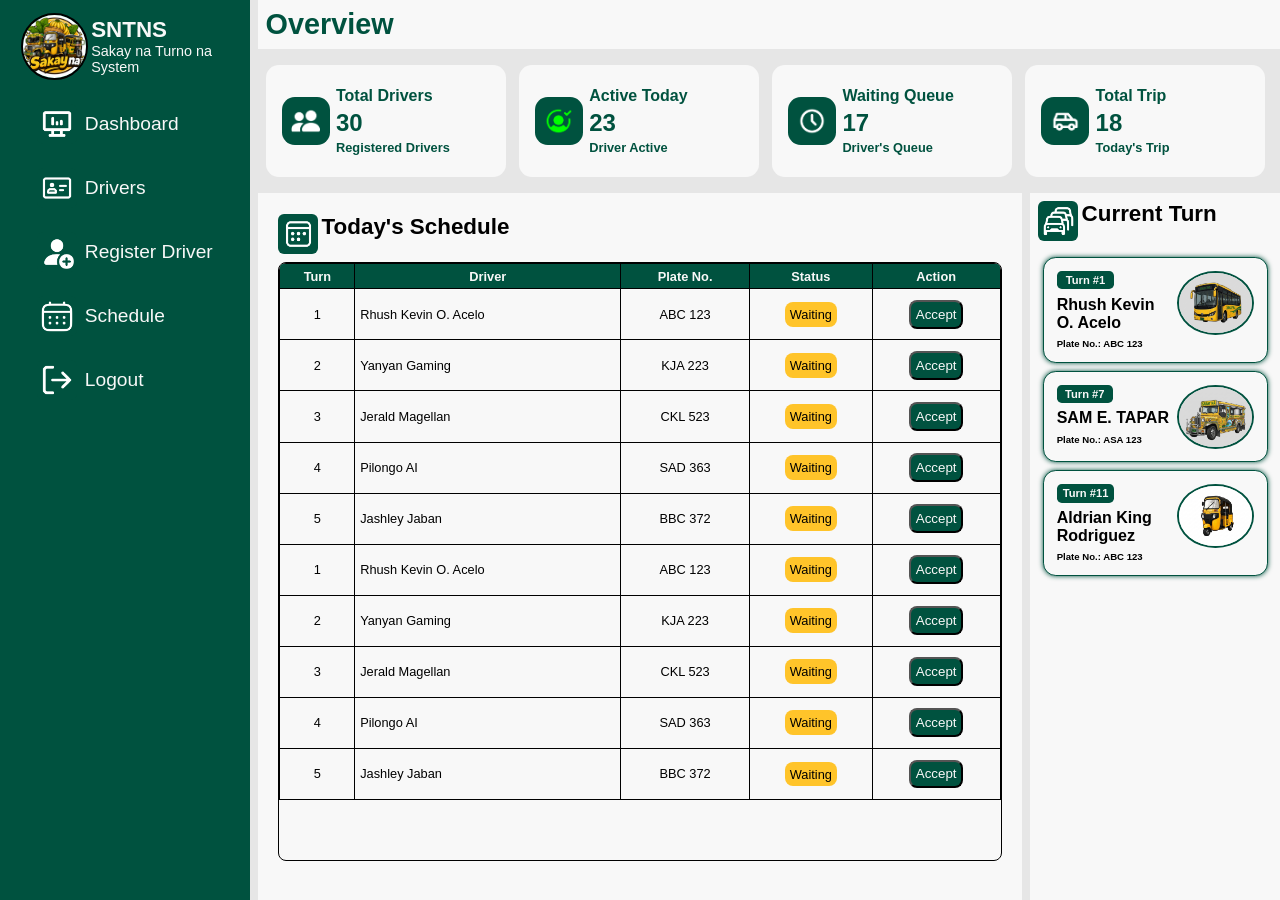
==== Dashboard/dashboard.html @ 92b2af53 "Responsive update mobile and laptop view" ====
<!DOCTYPE html>
<html lang="en">
<head>
    <meta charset="UTF-8">
    <meta name="viewport" content="width=device-width, initial-scale=1.0">
    <title>SNTNS Dashboard</title>
    <link rel="stylesheet" href="dashboard.css">
</head>
<body>
    <main>
        <section class="sidebar">
            <div class="sidebar-header">
                <img src="../Assets/Sakayna.jpeg" alt="logo" class="SNTNS-logo">
                <div class="sidebar-header-text">
                    <h1>SNTNS</h1>
                    <h3>Sakay na Turno na System</h3>
                </div>
            </div>
            <div class="section-header">
                <div>
                    <img src="../Assets/dashboard_Icon.png" alt="dashboard icon" class="header-icons">
                    <span id="section-header-text">Dashboard</span>
                </div>

                <div class="menu-container">
                    <a href="#"><img src="../Assets/menu_Icon.png" alt="menu icon" class="header-icons"></a>
                </div>
            </div>
            <nav class="laptop-only">
                <ul>
                    <li><img src="../Assets/dashboard_Icon.png" alt="dashboard icon" class="header-icons"><a href="#" class="nav-link">Dashboard</a></li>
                    <li><img src="../Assets/license_logo.png" alt="drivers icon" class="header-icons"><a href="#" class="nav-link">Drivers</a></li>
                    <li><img src="../Assets/add_driver.png" alt="register icon" class="header-icons"><a href="/Registration/registration.html" class="nav-link">Register Driver</a></li>
                    <li><img src="../Assets/Calendar_Nav.png" alt="schedule icon" class="header-icons"><a href="#" class="nav-link">Schedule</a></li>
                    <li><img src="../Assets/Log Out.png" alt="logout icon" class="header-icons"><a href="#" class="nav-link">Logout</a></li>
                </ul>
            </nav>
        </section>

        <section class="section-overview">
            <h1>Overview</h1>
        </section>

        <section class="board-summary">
            <div class="summary-container">
                <div class="content-holder">
                    <img src="../Assets/people_Icon.png" alt="driver logo">
                    <div class="data-text-container">
                        <h3 class="data-header">Total Drivers</h3>
                        <p class="summary-number">30</p>
                        <h4 class="data-footer">Registered Drivers</h4>
                    </div>
                </div>
                <div class="content-holder">
                    <img src="../Assets/Active_user.png" alt="Active User icon">
                    <div class="data-text-container">
                        <h3 class="data-header">Active Today</h3>
                        <p class="summary-number">23</p>
                        <h4 class="data-footer">Driver Active</h4>
                    </div>
                </div>
                <div class="content-holder">
                    <img src="../Assets/Clock.png" alt="Clock Icon">
                    <div class="data-text-container">
                        <h3 class="data-header">Waiting Queue</h3>
                        <p class="summary-number">17</p>
                        <h4 class="data-footer">Driver's Queue</h4>
                    </div>
                </div>
                <div class="content-holder">
                    <img src="../Assets/Car.png" alt="Trip Icon">
                    <div class="data-text-container">
                        <h3 class="data-header">Total Trip</h3>
                        <p class="summary-number">18</p>
                        <h4 class="data-footer">Today's Trip</h4>
                    </div>
                </div>
            </div>
        </section>

        <section class="table">
            <div class="table-container">
                <div class="schedule-header">
                    <img src="../Assets/Calendar.png" alt="Calendar icon" class="header-icons">
                    <h1>Today's Schedule</h1>
                </div>
                <div class="table-scroll">
                    <table>
                        <thead>
                            <tr>
                                <th>Turn</th>
                                <th>Driver</th>
                                <th>Plate No.</th>
                                <th>Status</th>
                                <th>Action</th>
                            </tr>
                        </thead>
                        <tbody>
                            <tr>
                                <td class="td-center">1</td>
                                <td>Rhush Kevin O. Acelo</td>
                                <td class="td-center">ABC 123</td>
                                <td class="td-center"><span class="status-column">Waiting</span></td>
                                <td class="td-center"><button class="action-btn">Accept</button></td>
                            </tr>
                            <tr>
                                <td class="td-center">2</td>
                                <td>Yanyan Gaming</td>
                                <td class="td-center">KJA 223</td>
                                <td class="td-center"><span class="status-column">Waiting</span></td>
                                <td class="td-center"><button class="action-btn">Accept</button></td>
                            </tr>
                            <tr>
                                <td class="td-center">3</td>
                                <td>Jerald Magellan</td>
                                <td class="td-center">CKL 523</td>
                                <td class="td-center"><span class="status-column">Waiting</span></td>
                                <td class="td-center"><button class="action-btn">Accept</button></td>
                            </tr>
                            <tr>
                                <td class="td-center">4</td>
                                <td>Pilongo AI</td>
                                <td class="td-center">SAD 363</td>
                                <td class="td-center"><span class="status-column">Waiting</span></td>
                                <td class="td-center"><button class="action-btn">Accept</button></td>
                            </tr>
                            <tr>
                                <td class="td-center">5</td>
                                <td>Jashley Jaban</td>
                                <td class="td-center">BBC 372</td>
                                <td class="td-center"><span class="status-column">Waiting</span></td>
                                <td class="td-center"><button class="action-btn">Accept</button></td>
                            </tr>
                            <tr>
                                <td class="td-center">1</td>
                                <td>Rhush Kevin O. Acelo</td>
                                <td class="td-center">ABC 123</td>
                                <td class="td-center"><span class="status-column">Waiting</span></td>
                                <td class="td-center"><button class="action-btn">Accept</button></td>
                            </tr>
                            <tr>
                                <td class="td-center">2</td>
                                <td>Yanyan Gaming</td>
                                <td class="td-center">KJA 223</td>
                                <td class="td-center"><span class="status-column">Waiting</span></td>
                                <td class="td-center"><button class="action-btn">Accept</button></td>
                            </tr>
                            <tr>
                                <td class="td-center">3</td>
                                <td>Jerald Magellan</td>
                                <td class="td-center">CKL 523</td>
                                <td class="td-center"><span class="status-column">Waiting</span></td>
                                <td class="td-center"><button class="action-btn">Accept</button></td>
                            </tr>
                            <tr>
                                <td class="td-center">4</td>
                                <td>Pilongo AI</td>
                                <td class="td-center">SAD 363</td>
                                <td class="td-center"><span class="status-column">Waiting</span></td>
                                <td class="td-center"><button class="action-btn">Accept</button></td>
                            </tr>
                            <tr>
                                <td class="td-center">5</td>
                                <td>Jashley Jaban</td>
                                <td class="td-center">BBC 372</td>
                                <td class="td-center"><span class="status-column">Waiting</span></td>
                                <td class="td-center"><button class="action-btn">Accept</button></td>
                            </tr>
                    </tbody>
                </table>
                </div>
            </div>
        </section>

        <section class="queue">
            <div class="schedule-header queue-header">
                <img src="../Assets/turn.png" alt="Turn icon" class="header-icons">
                    <h1>Current Turn</h1>
            </div>
            <div class="queue-container">
                <div class="turn-container">
                    <div class="turn-text-container">
                        <h3>Turn #1</h3>
                        <h4>Rhush Kevin O. Acelo</h4>
                        <h5>Plate No.: ABC 123</h5>
                    </div>
                    <img src="../Assets/bus_queue.png" alt="Bus Illustration" class="vehicle-logo">
                </div>

                <div class="turn-container">
                    <div class="turn-text-container">
                        <h3>Turn #7</h3>
                        <h4>SAM E. TAPAR</h4>
                        <h5>Plate No.: ASA 123</h5>
                    </div>
                    <img src="../Assets/jeep_queue.png" alt="Bus Illustration" class="vehicle-logo">
                </div>

                <div class="turn-container">
                    <div class="turn-text-container">
                        <h3>Turn #11</h3>
                        <h4>Aldrian King Rodriguez</h4>
                        <h5>Plate No.: ABC 123</h5>
                    </div>
                    <img src="../Assets/bao-bao_queue.png" alt="Bus Illustration" class="vehicle-logo">
                </div>
            </div>
        </section>
    </main>
    <footer class="footer-section">
        <div class="footer-content">
            <div class="footer-logo">
                <img src="../Assets/Sakayna.jpeg" alt="SNTNS Logo">
                <div class="sidebar-header-text">
                    <h1>SNTNS</h1>
                    <h3>Sakay na Turno na System</h3>
                </div>
            </div>

            <div class="developer-section">
                <h3>Developed by:</h3>
                <p>Rhush Kevin O. Acelo</p>
                <p>DevYan/YanyanUI</p>
            </div>

            <div class="Social-link">
                <h3>Github Links</h3>
                <a href="https://github.com/Rhush" target="_blank">Rhush Kevin O. Acelo</a>
                <a href="https://github.com/YanyanUI" target="_blank">YanyanUI</a>
            </div>

            <p class="reserved-rights">&copy; 2023 SNTNS. All rights reserved.</p>
        </div>
    </footer>
</body>
</html>
---- Dashboard/dashboard.css ----
*{
    box-sizing: border-box;
    margin: 0;
    padding: 0;
}
:root{
    --theme-color1: #00523F;
    --theme-color2: #FFC42A;
    --theme-color3: #f8f8f8;
}
main{
    display: grid;
    grid-template-rows: auto auto auto auto;
    grid-template-columns: 1fr 1fr;
    gap: 0;
    grid-template-areas: 'sidebar sidebar'
    'board-summary board-summary'
    'table table'
    'queue queue';
    background-color: #E6e6e6;
    gap: 0.5rem;
}
.laptop-only{
    display: none;
}
.sidebar{
    grid-area: sidebar;
    background-color: var(--theme-color1);
    padding: 0.8rem;
}
.sidebar-header{
    display: flex;
    flex-direction: row;
    justify-content: center;
    align-items: center;
    color: var(--theme-color3);
    font-family: Roboto, sans-serif;
}
.SNTNS-logo{
    width: 15%;
    height: auto;
    margin-left: 0.5rem;
    border-radius: 50%;
    border: 2px solid black;
}
.sidebar-header-text{
    display: flex;
    flex-direction: column;
    padding: 0.2rem;
}
.sidebar-header-text h1{
    font-size: 0.8em;
}
.sidebar-header-text h3{
    font-size: 0.5em;
}
.section-header{
    display: flex;
    flex-direction: row;
    justify-content: space-between;
    align-items: center;
    margin-top: 0.9rem;
    grid-area: section-header;  
}
#section-header-text{
    color: var(--theme-color3);
    font-size: 0.9em;
    display: inline-block;
    transform: translateY(-0.5rem);
}
.header-icons{
    width: 1.8rem;
    height: 1.8rem;
    background-color: var(--theme-color1);
    border-radius: 15%;
    padding: 0.2rem;
}

/*Board Summary Section*/
.summary-container{
    display: grid;
    grid-template-columns: 1fr 1fr;
    grid-template-areas: 'driver active-driver' 'clock trip';
    gap: 0.4rem;
}
.summary-container:nth-of-type(1){
    grid-area: 'driver';
}
.summary-container:nth-of-type(2){
    grid-area: 'active-driver';
}
.summary-container:nth-of-type(3){
    grid-area: 'clock';
}
.summary-container:nth-of-type(4){
    grid-area: 'trip';
}
.content-holder{
    width: 10.2rem;
    height: 4rem;
    border-radius: 0.8rem;
    background-color: var(--theme-color3);
    display: flex;
    flex-direction: row;
    justify-content: flex-start;
    align-items: center;
    padding: 0.5rem;
    gap: 0.4rem;
}
.content-holder img{
    width: 2.5rem;;
    height: 2.5rem;
    background-color: var(--theme-color1);
    padding: 0.2rem;
    border-radius: 0.4rem;
}
.data-text-container{
    display: flex;
    flex-direction: column;
    justify-content: flex-start;
    align-items: flex-start;
    font-family: Roboto, sans-serif;
}
.data-header{
    font-size: 0.7em;
}
.data-footer{
    font-size: 0.5em;
}
.summary-number{
    font-weight: bold;
}
.board-summary{
    grid-area: board-summary;
    padding: 0.5rem;
}

/*Schedule Section*/
.table{
    grid-area: table;
    background-color: var(--theme-color3);
    padding: 0.8rem;
}
.schedule-header{
    display: flex;
    flex-direction: row;
    gap: 0.2rem;
}
.schedule-header h1{
    font-family: Roboto, sans-serif;
    font-size: 1.4rem;
}
table{
    font-family: Roboto, sans-serif;
    font-size: 0.8rem;
    width: 100%;
    text-align: start;
    margin: auto;
    border-radius: 0.5rem;
    border: 1px solid black;
    border-collapse: collapse;
}
thead{
    position: sticky;
    top: 0;
    background-color: var(--theme-color1);
    color: var(--theme-color3);
}
th, td{
    border: 1px solid black;
    padding: 0.3rem;
}
.td-center{
    text-align: center;
}
.status-column{
    background-color: var(--theme-color2);
    padding: 0.3rem;
    border-radius: 0.5rem;
}
.action-btn{
    padding: 0.3rem;
    background-color: var(--theme-color1);
    color: var(--theme-color3);
    border-radius: 0.5rem;
}
.table-scroll{
    height: 200px;
    overflow-y: auto;
    margin-top: 1rem;
    border-radius: 0.5rem;
    border: 1px solid black;
}

/*Turn section*/
.queue{
    grid-area: queue;
}
.queue-header{
    background-color: var(--theme-color3);
    padding: 0.5rem;
}
.turn-container{
    background-color: var(--theme-color3);
    padding: 0.8rem;
    font-family: Roboto, sans-serif;
    width: 90%;
    margin: 0.5rem auto;
    border-radius: 0.8rem;
    gap: 0.3rem;
    display: flex;
    flex-direction: row;
    justify-content: space-between;
    border: 1px solid var(--theme-color1);
    box-shadow: 0 0 5px var(--theme-color1);
}
.turn-text-container h3{
    background-color: var(--theme-color1);
    font-size: 0.7em;
    color: var(--theme-color3);
    padding: 0.2rem;
    width:50%;
    border-radius: 0.3rem;
    text-align: center;
}
.turn-text-container h4{
    margin: 0.4rem 0;
}
.turn-text-container h5{
    font-size: 0.6em;
}
.vehicle-logo{
    width: 4.8rem;
    height: 4rem;
    border-radius: 50%;
    border: 2px solid var(--theme-color1);
}
.queue-container{
    background-color: var(--theme-color3);
    height: 207px;
    overflow-y: auto;
    margin-bottom: 1rem;
}

/*Footer Section*/
.footer-section{
    background-color: var(--theme-color1);
    color: var(--theme-color3);
    padding: 1.5rem;
    grid-area: footer;
}
.footer-content{
    display: grid;
    grid-template-columns: 1fr 1fr 1fr;
    grid-template-areas: 'footer-logo developer-section social-link'
    'footer-logo reserved-rights reserved-rights';
    gap: 1.5rem;
}
.footer-logo{
    grid-area: footer-logo;
    display: flex;
    flex-direction: row;
    margin: 0;
}
.footer-logo img{
    width: 3rem;
    height: 3rem;
    border-radius: 50%;
    border: 2px solid black;
}
.developer-section{
    grid-area: developer-section;
    font-size: 0.5em;
    font-family: Roboto, sans-serif;
}
.Social-link{
    grid-area: social-link;
    font-family: Roboto, sans-serif;
    font-size: 0.5em;
}
.Social-link a{
    color: var(--theme-color3);
    text-decoration: none;
}
.Social-link a:hover{
    text-decoration: underline;
    color: var(--theme-color2);
}
.Social-link a:active{
    color: var(--theme-color2);
}
.reserved-rights{
    grid-area: reserved-rights;
    font-family: Roboto, sans-serif;
    font-size: 0.6em;
}
.section-overview{
    display: none;
}



@media screen and (min-width: 1024px) and (max-width: 1920px){
    main{
        grid-template-rows: auto auto 1fr;
        grid-template-columns: repeat(5, 1fr);
        gap: 0.5rem;
        grid-template-areas: 'sidebar section-overview section-overview section-overview section-overview'
        'sidebar board-summary board-summary board-summary board-summary'
        'sidebar table table table queue';
        min-height: 100vh;
        overflow-y: hidden;
    }
    .section-overview{
        display: block;
        grid-area: section-overview;
        background-color: var(--theme-color3);
        font-family: Roboto, sans-serif;
        padding: 0.5rem;
        font-size: 1.2rem;
        color: var(--theme-color1);
    }
    .section-header{
        display: none;
    }
    .sidebar-header img{
        width: 30%;
        height: auto;
    }
    .sidebar-header-text h1{
        font-size: 1.4rem;
    }
    .sidebar-header-text h3{
        font-size: 0.9rem;
        font-weight: normal;
    }


    .summary-container{
        grid-template-columns: repeat(4, 1fr);
        grid-template-areas: 'driver active-driver clock trip';
    }
    .content-holder{
        width: 15rem;
        height: 7rem;
    }
    .content-holder img{
        width: 3rem;
        height: 3rem;
        border-radius: 0.8rem;
        padding: 0.6rem;
        margin-left: 0.5rem;
    }
    .data-text-container{
        gap: 0.2rem;
        color: var(--theme-color1);
    }
    .data-header{
        font-size: 1rem;
    }
    .summary-number{
        font-size: 1.5rem;
    }
    .data-footer{
        font-size: 0.8rem;
    }
    
    .queue-container{
        height: 100%;
    }

    
    .table-container{
        border: none;
        height: 100%;
        padding: 0.5rem;
        gap: 0.8rem;
    }
    .table-scroll{
        min-height: 90%;
        overflow-y: auto;
        margin: 0.5rem auto;
        border-radius: 0.5rem;
    }

    table{
        grid-area: table;
        max-width: 100%;
        height: 90%;
        overflow-y: auto;
    }
    .laptop-only{
        display: block;
    }
    .laptop-only ul{
        display: flex;
        flex-direction: column;
        justify-content: space-around;
        align-items: start;
        list-style-type: none;
        font-family: Roboto, sans-serif;
        font-size: 1.2rem;
        color: var(--theme-color3);
        gap: 0.5rem;
        margin: 1rem;
    }
    .laptop-only li{
        padding: 0.5rem;
        border-radius: 0.5rem;
        width: 100%;
        display: flex;
        align-items: center;
        gap: 0.5rem;
    }
    .nav-link{
        text-decoration: none;
        color: var(--theme-color3);
    }
    .laptop-only li:hover{
        background-color: var(--theme-color2);
    }
    li:hover .nav-link{
        color: var(--theme-color1);
    }
    li:active{
        box-shadow: inset 0 0 5px var(--theme-color1);
    }
    .header-icons{
        width: 2.5rem;
        height: auto;
    }


    footer{
        display: none;
        margin: 0;
    }
}
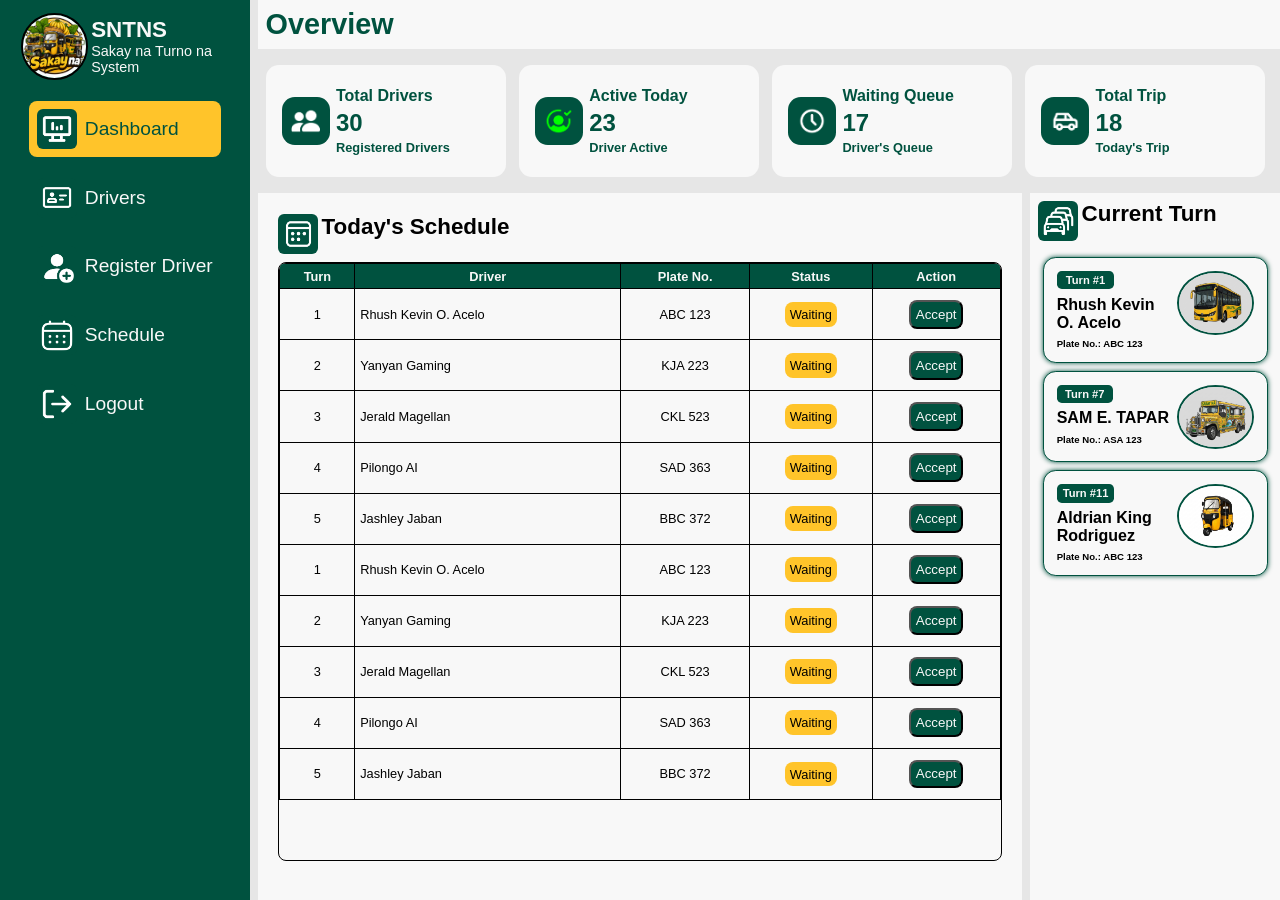
==== commit 9de151fb: "add navigation, links other file, button functions" ====
--- a/Dashboard/dashboard.html
+++ b/Dashboard/dashboard.html
@@ -23,13 +23,22 @@
                 </div>
 
                 <div class="menu-container">
-                    <a href="#"><img src="../Assets/menu_Icon.png" alt="menu icon" class="header-icons"></a>
+                    <button class="menu"><img src="../Assets/menu_Icon.png" alt="menu icon" class="header-icons"></button>
+                    <div class="mobile-only">
+                        <ul>
+                            <li><a href="">Dashboard</a></li>
+                            <li><a href="/Drivers/driver.html">Driver</a></li>
+                            <li><a href="">Register</a></li>
+                            <li><a href="">Schedule</a></li>
+                            <li><a href="">Log Out</a></li>
+                        </ul>
+                    </div>
                 </div>
             </div>
             <nav class="laptop-only">
                 <ul>
                     <li><img src="../Assets/dashboard_Icon.png" alt="dashboard icon" class="header-icons"><a href="#" class="nav-link">Dashboard</a></li>
-                    <li><img src="../Assets/license_logo.png" alt="drivers icon" class="header-icons"><a href="#" class="nav-link">Drivers</a></li>
+                    <li><img src="../Assets/license_logo.png" alt="drivers icon" class="header-icons"><a href="/Drivers/driver.html" class="nav-link">Drivers</a></li>
                     <li><img src="../Assets/add_driver.png" alt="register icon" class="header-icons"><a href="/Registration/registration.html" class="nav-link">Register Driver</a></li>
                     <li><img src="../Assets/Calendar_Nav.png" alt="schedule icon" class="header-icons"><a href="#" class="nav-link">Schedule</a></li>
                     <li><img src="../Assets/Log Out.png" alt="logout icon" class="header-icons"><a href="#" class="nav-link">Logout</a></li>
@@ -232,5 +241,6 @@
             <p class="reserved-rights">&copy; 2023 SNTNS. All rights reserved.</p>
         </div>
     </footer>
+    <script src="dashboard.js"></script>
 </body>
 </html>
--- a/Dashboard/dashboard.css
+++ b/Dashboard/dashboard.css
@@ -69,11 +69,27 @@
     transform: translateY(-0.5rem);
 }
 .header-icons{
+    position: relative;
     width: 1.8rem;
     height: 1.8rem;
     background-color: var(--theme-color1);
     border-radius: 15%;
     padding: 0.2rem;
+    z-index: 1;
+}
+.menu-container button{
+    position: relative;
+    background: none;
+    color: inherit;
+    border: none;
+    padding: 0;
+    font: inherit;
+    cursor: pointer;
+    outline: inherit;
+    z-index: 2;
+}
+.section-overview{
+    display: none;
 }
 
 /*Board Summary Section*/
@@ -298,6 +314,36 @@
     display: none;
 }
 
+
+/*Menu*/
+.mobile-only{
+    display: none;
+    position: absolute;
+    top: 5rem;
+    right: 0.7rem;
+    width: 7rem;
+    height: 10rem;
+    background-color: var(--theme-color1);
+    z-index: 0;
+    padding: 0.5rem;
+    font-family: Roboto, sans-serif;
+    font-size: 1em;
+    border-radius: 0.5rem;
+}
+
+.mobile-only.menu-show{
+    display: block;
+    z-index: 1;
+}
+.mobile-only a, li{
+    text-decoration: none;
+    list-style: none;
+    margin-top: 0.3rem;
+    color: var(--theme-color2);
+}
+.mobile-only ul{
+    margin-top: 1.5rem;
+}
 
 
 @media screen and (min-width: 1024px) and (max-width: 1920px){
@@ -425,6 +471,12 @@
     li:active{
         box-shadow: inset 0 0 5px var(--theme-color1);
     }
+    .laptop-only ul > li:nth-child(1){
+        background-color: var(--theme-color2);
+    }
+    .laptop-only ul > li:nth-child(1) > a{
+        color: var(--theme-color1);
+    }
     .header-icons{
         width: 2.5rem;
         height: auto;
